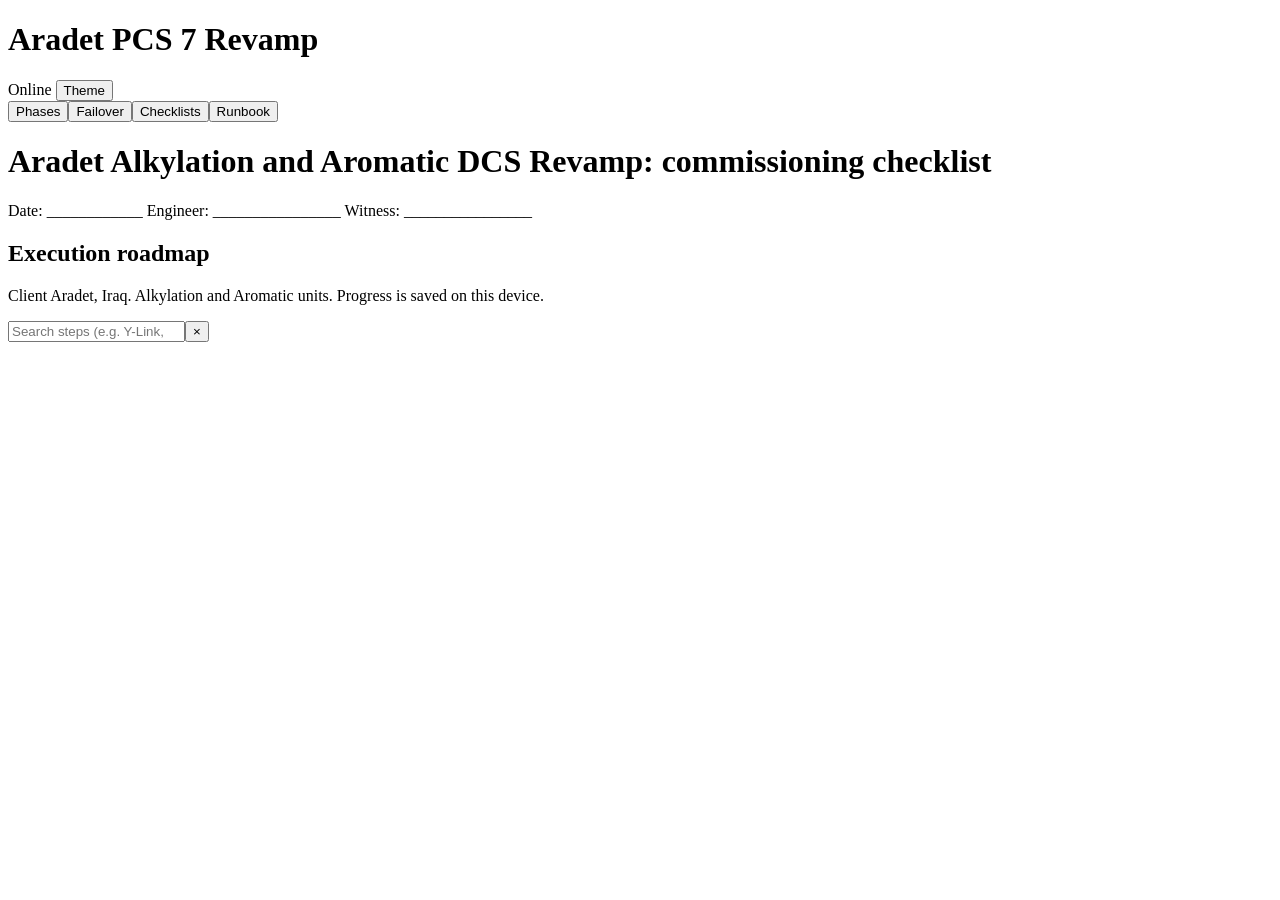
==== index.html @ 084494fd "Add files via upload" ====
<!doctype html><html lang="en"><head><meta charset="utf-8">
<meta name="viewport" content="width=device-width,initial-scale=1,viewport-fit=cover">
<title>Aradet SCADA Revamp - PCS 7 Execution Guide</title>
<meta name="description" content="Step-by-step SCADA engineer guide: S7-410H, redundant PROFIBUS, PCS 7 servers and NMS for the Aradet Alkylation and Aromatic revamp.">
<meta name="theme-color" content="#14181d">
<link rel="manifest" href="./manifest.webmanifest">
<link rel="icon" href="./favicon.ico" sizes="any"><link rel="icon" type="image/svg+xml" href="./favicon.svg">
<link rel="icon" type="image/png" sizes="32x32" href="./icons/favicon-32x32.png"><link rel="icon" type="image/png" sizes="16x16" href="./icons/favicon-16x16.png">
<link rel="apple-touch-icon" href="./apple-touch-icon.png">
<meta name="apple-mobile-web-app-capable" content="yes"><meta name="mobile-web-app-capable" content="yes">
<meta name="apple-mobile-web-app-status-bar-style" content="black-translucent"><meta name="apple-mobile-web-app-title" content="Aradet PCS7">
<meta property="og:title" content="Aradet SCADA Revamp - PCS 7 Execution Guide"><meta property="og:description" content="Phase-by-phase execution guide, failover simulator and commissioning checklists."><meta property="og:type" content="website">
<meta property="og:url" content="https://esp046-cyber.github.io/Revamping-of-Control-System-for-Al-Kayltion-and-Aromatic-Client/"><meta property="og:image" content="https://esp046-cyber.github.io/Revamping-of-Control-System-for-Al-Kayltion-and-Aromatic-Client/assets/og-image.png">
<meta name="twitter:card" content="summary_large_image"><meta name="twitter:title" content="Aradet SCADA Revamp - PCS 7 Execution Guide"><meta name="twitter:image" content="https://esp046-cyber.github.io/Revamping-of-Control-System-for-Al-Kayltion-and-Aromatic-Client/assets/og-image.png">
<link rel="stylesheet" href="./css/styles.css"></head>
<body>
<header class="top"><h1>Aradet PCS 7 Revamp</h1>
<span id="net" class="pill" role="status" aria-live="polite">Online</span>
<button id="theme" class="btn" aria-label="Switch light or dark theme">Theme</button>
<button id="install" class="btn amber" hidden>Install app</button></header>
<nav class="tabs" role="tablist" aria-label="Guide sections">
<button role="tab" data-t="phases" aria-selected="true">Phases</button><button role="tab" data-t="sim" aria-selected="false">Failover</button><button role="tab" data-t="checks" aria-selected="false">Checklists</button><button role="tab" data-t="ref" aria-selected="false">Runbook</button></nav>
<div class="pheader"><h1>Aradet Alkylation and Aromatic DCS Revamp: commissioning checklist</h1><p>Date: ____________ Engineer: ________________ Witness: ________________</p></div>
<main>
<section id="phases" class="panel"><h2>Execution roadmap</h2><p class="muted">Client Aradet, Iraq. Alkylation and Aromatic units. Progress is saved on this device.</p><div class="srch"><input type="search" id="qp" placeholder="Search steps (e.g. Y-Link, MRP, 110)" aria-label="Search steps (e.g. Y-Link, MRP, 110)" autocomplete="off" enterkeyhint="search"><button class="btn" data-clr="qp" aria-label="Clear search">&times;</button></div><p id="cp" class="muted" role="status" aria-live="polite"></p><p id="prog" class="big" aria-live="polite"></p><div id="phaseList"></div></section>
<section id="sim" class="panel" hidden><h2>Redundancy failover simulator</h2><p class="muted">Toggle one or more faults. The banner shows the combined system status.</p><div id="bnr" class="bnr ok" role="status" aria-live="polite"></div><div id="faults" class="row"></div><div class="scroll"><svg id="dia" viewBox="0 0 640 350" role="img" aria-label="Architecture diagram"></svg></div><div id="faultInfo" aria-live="polite"></div></section>
<section id="checks" class="panel" hidden><h2>Commissioning checklists</h2><div class="row"><label>Filter <select id="flt"><option value="all">All groups</option></select></label><button id="expJ" class="btn">Export JSON</button><button id="impB" class="btn">Import JSON</button><input type="file" id="impF" accept=".json,application/json" hidden><button id="expC" class="btn">Export CSV</button><button id="prt" class="btn">Print</button><button id="rst" class="btn">Reset</button></div><div id="chkList"></div></section>
<section id="ref" class="panel" hidden><h2>Technical reference</h2><div class="srch"><input type="search" id="qr" placeholder="Search runbook (e.g. OB86, REDF)" aria-label="Search runbook (e.g. OB86, REDF)" autocomplete="off" enterkeyhint="search"><button class="btn" data-clr="qr" aria-label="Clear search">&times;</button></div><p id="cr" class="muted" role="status" aria-live="polite"></p><div id="refList"></div></section>
</main>
<div id="msg" class="toast" role="status" hidden></div>
<div id="toast" class="toast" role="alert" hidden>New guide update available. <button class="btn amber" id="reload">Reload</button></div>
<dialog id="ios"><p>On iPhone or iPad: tap Share, then Add to Home Screen.</p><button class="btn" onclick="this.closest('dialog').close()">Close</button></dialog>
<script src="./js/app.js"></script></body></html>
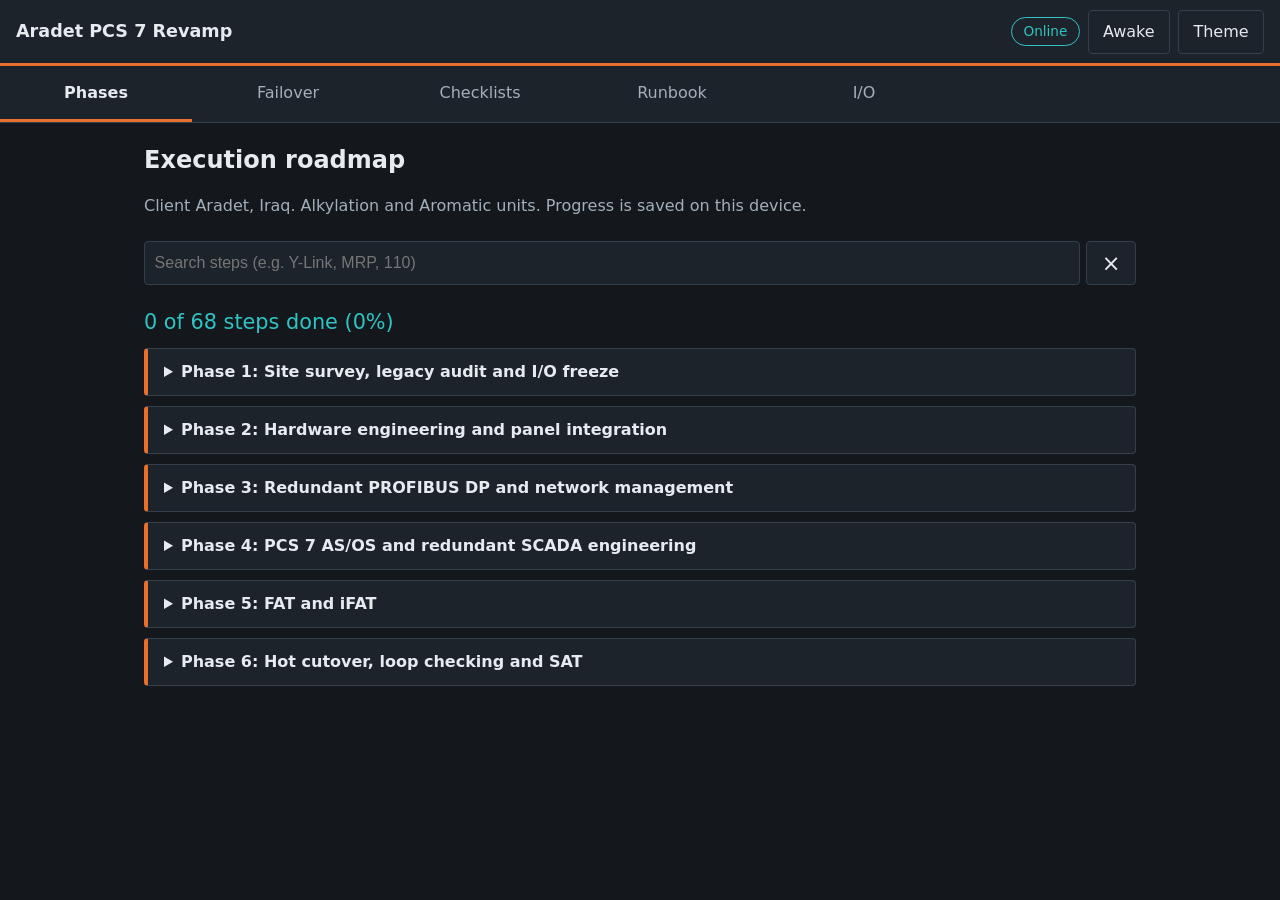
==== commit 79828ffe: "Add files via upload" ====
--- a/index.html
+++ b/index.html
@@ -1,33 +1,41 @@
 <!doctype html><html lang="en"><head><meta charset="utf-8">
 <meta name="viewport" content="width=device-width,initial-scale=1,viewport-fit=cover">
 <title>Aradet SCADA Revamp - PCS 7 Execution Guide</title>
-<meta name="description" content="Step-by-step SCADA engineer guide: S7-410H, redundant PROFIBUS, PCS 7 servers and NMS for the Aradet Alkylation and Aromatic revamp.">
+<meta name="description" content="SCADA engineer step-by-step execution guide for the Alkylation and Aromatic control system revamp (Aradet, Iraq).">
 <meta name="theme-color" content="#14181d">
+<meta name="twitter:description" content="SCADA engineer step-by-step execution guide for the Alkylation and Aromatic control system revamp (Aradet, Iraq).">
 <link rel="manifest" href="./manifest.webmanifest">
 <link rel="icon" href="./favicon.ico" sizes="any"><link rel="icon" type="image/svg+xml" href="./favicon.svg">
 <link rel="icon" type="image/png" sizes="32x32" href="./icons/favicon-32x32.png"><link rel="icon" type="image/png" sizes="16x16" href="./icons/favicon-16x16.png">
 <link rel="apple-touch-icon" href="./apple-touch-icon.png">
 <meta name="apple-mobile-web-app-capable" content="yes"><meta name="mobile-web-app-capable" content="yes">
 <meta name="apple-mobile-web-app-status-bar-style" content="black-translucent"><meta name="apple-mobile-web-app-title" content="Aradet PCS7">
-<meta property="og:title" content="Aradet SCADA Revamp - PCS 7 Execution Guide"><meta property="og:description" content="Phase-by-phase execution guide, failover simulator and commissioning checklists."><meta property="og:type" content="website">
+<meta property="og:title" content="Aradet SCADA Revamp - PCS 7 Execution Guide"><meta property="og:description" content="SCADA engineer step-by-step execution guide for the Alkylation and Aromatic control system revamp (Aradet, Iraq)."><meta property="og:type" content="website">
 <meta property="og:url" content="https://esp046-cyber.github.io/Revamping-of-Control-System-for-Al-Kayltion-and-Aromatic-Client/"><meta property="og:image" content="https://esp046-cyber.github.io/Revamping-of-Control-System-for-Al-Kayltion-and-Aromatic-Client/assets/og-image.png">
 <meta name="twitter:card" content="summary_large_image"><meta name="twitter:title" content="Aradet SCADA Revamp - PCS 7 Execution Guide"><meta name="twitter:image" content="https://esp046-cyber.github.io/Revamping-of-Control-System-for-Al-Kayltion-and-Aromatic-Client/assets/og-image.png">
 <link rel="stylesheet" href="./css/styles.css"></head>
 <body>
 <header class="top"><h1>Aradet PCS 7 Revamp</h1>
 <span id="net" class="pill" role="status" aria-live="polite">Online</span>
-<button id="theme" class="btn" aria-label="Switch light or dark theme">Theme</button>
+<button id="wake" class="btn" aria-pressed="false" aria-label="Keep screen awake">Awake</button><button id="theme" class="btn" aria-label="Switch light or dark theme">Theme</button>
 <button id="install" class="btn amber" hidden>Install app</button></header>
+<div id="bk" class="banner" role="alert" hidden><span>Unsaved field edits: Export JSON backup now.</span><button class="btn" id="bkExp">Export JSON</button><button class="btn" id="bkX" aria-label="Dismiss backup reminder">&times;</button></div>
 <nav class="tabs" role="tablist" aria-label="Guide sections">
-<button role="tab" data-t="phases" aria-selected="true">Phases</button><button role="tab" data-t="sim" aria-selected="false">Failover</button><button role="tab" data-t="checks" aria-selected="false">Checklists</button><button role="tab" data-t="ref" aria-selected="false">Runbook</button></nav>
+<button role="tab" data-t="phases" aria-selected="true">Phases</button><button role="tab" data-t="sim" aria-selected="false">Failover</button><button role="tab" data-t="checks" aria-selected="false">Checklists</button><button role="tab" data-t="ref" aria-selected="false">Runbook</button><button role="tab" data-t="io" aria-selected="false">I/O</button></nav>
 <div class="pheader"><h1>Aradet Alkylation and Aromatic DCS Revamp: commissioning checklist</h1><p>Date: ____________ Engineer: ________________ Witness: ________________</p></div>
 <main>
 <section id="phases" class="panel"><h2>Execution roadmap</h2><p class="muted">Client Aradet, Iraq. Alkylation and Aromatic units. Progress is saved on this device.</p><div class="srch"><input type="search" id="qp" placeholder="Search steps (e.g. Y-Link, MRP, 110)" aria-label="Search steps (e.g. Y-Link, MRP, 110)" autocomplete="off" enterkeyhint="search"><button class="btn" data-clr="qp" aria-label="Clear search">&times;</button></div><p id="cp" class="muted" role="status" aria-live="polite"></p><p id="prog" class="big" aria-live="polite"></p><div id="phaseList"></div></section>
-<section id="sim" class="panel" hidden><h2>Redundancy failover simulator</h2><p class="muted">Toggle one or more faults. The banner shows the combined system status.</p><div id="bnr" class="bnr ok" role="status" aria-live="polite"></div><div id="faults" class="row"></div><div class="scroll"><svg id="dia" viewBox="0 0 640 350" role="img" aria-label="Architecture diagram"></svg></div><div id="faultInfo" aria-live="polite"></div></section>
-<section id="checks" class="panel" hidden><h2>Commissioning checklists</h2><div class="row"><label>Filter <select id="flt"><option value="all">All groups</option></select></label><button id="expJ" class="btn">Export JSON</button><button id="impB" class="btn">Import JSON</button><input type="file" id="impF" accept=".json,application/json" hidden><button id="expC" class="btn">Export CSV</button><button id="prt" class="btn">Print</button><button id="rst" class="btn">Reset</button></div><div id="chkList"></div></section>
-<section id="ref" class="panel" hidden><h2>Technical reference</h2><div class="srch"><input type="search" id="qr" placeholder="Search runbook (e.g. OB86, REDF)" aria-label="Search runbook (e.g. OB86, REDF)" autocomplete="off" enterkeyhint="search"><button class="btn" data-clr="qr" aria-label="Clear search">&times;</button></div><p id="cr" class="muted" role="status" aria-live="polite"></p><div id="refList"></div></section>
+<section id="sim" class="panel" hidden><h2>Redundancy failover simulator</h2><p class="muted">Toggle one or more faults. The banner shows the combined system status.</p><div id="bnr" class="bnr ok" role="status" aria-live="polite"></div><div id="faults" class="row"></div><div class="scroll"><svg id="dia" viewBox="0 0 640 400" width="100%" height="auto" role="img" aria-label="Architecture diagram"></svg></div><p class="muted legend">Green: PROFIBUS Line A. Orange: PROFIBUS Line B. Teal: Ethernet. Red dashed: fault.</p><div id="faultInfo" aria-live="polite"></div></section>
+<section id="checks" class="panel" hidden><h2>Commissioning checklists</h2><div id="sumbar" class="sumbar" role="status" aria-live="polite"></div><div class="tb"><label>Filter <select id="flt"><option value="all">All groups</option></select></label><button id="expJ" class="btn">Export JSON</button><button id="impB" class="btn">Import JSON</button><input type="file" id="impF" accept=".json,application/json" hidden><button id="expC" class="btn">Export CSV</button><button id="prt" class="btn">Print</button><button id="rst" class="btn">Reset</button><button id="pnC" class="btn" aria-label="Export punch list CSV: failed and open items">Punch List CSV</button></div><div id="chkList"></div></section>
+<section id="ref" class="panel" hidden><h2>Technical reference</h2><details id="fc"><summary>Field Calc: 4-20 mA scaling and PROFIBUS quick-check</summary><div class="calc"><h3>4-20 mA scaling</h3>
+<div class="g3"><label>LRV<input id="lrv" type="number" inputmode="decimal" step="any" value="0"></label><label>URV<input id="urv" type="number" inputmode="decimal" step="any" value="100"></label><label>Unit<input id="unit" type="text" value="EU" maxlength="12"></label></div>
+<div class="g3"><label>mA<input id="cma" type="number" inputmode="decimal" step="any" value="12"></label><label>%<input id="cpc" type="number" inputmode="decimal" step="any"></label><label><span id="ulab">EU</span><input id="ceu" type="number" inputmode="decimal" step="any"></label></div>
+<div class="g5" id="pre"><button class="btn" data-ma="4">4</button><button class="btn" data-ma="8">8</button><button class="btn" data-ma="12">12</button><button class="btn" data-ma="16">16</button><button class="btn" data-ma="20">20</button></div><p id="cres" aria-live="polite"></p>
+<h3>PROFIBUS DP segment quick-check</h3><label>Baud rate<select id="bd"></select></label><div class="g2"><label>Segment length (m)<input id="sl" type="number" inputmode="decimal" step="any"></label><label>Stations in segment<input id="sn" type="number" inputmode="numeric"></label></div><ul id="pres" aria-live="polite"></ul>
+<p class="muted">Quick field guide for copper RS-485 type A cable only. Verify against the Siemens PROFIBUS installation guidelines and IEC 61158 before acceptance.</p></div></details><div class="srch"><input type="search" id="qr" placeholder="Search runbook (e.g. OB86, REDF)" aria-label="Search runbook (e.g. OB86, REDF)" autocomplete="off" enterkeyhint="search"><button class="btn" data-clr="qr" aria-label="Clear search">&times;</button></div><p id="cr" class="muted" role="status" aria-live="polite"></p><div id="refList"></div></section>
+<section id="io" class="panel" hidden><h2>I/O loop verification</h2><p class="muted">Tick each check per loop. Load your full I/O schedule with CSV import (columns: tag, description, type AI/AO/DI/DO).</p><div id="iosum" class="sumbar" role="status" aria-live="polite"></div><div class="srch"><input type="search" id="qi" placeholder="Search tag or description" aria-label="Search loops" autocomplete="off" enterkeyhint="search"><button class="btn" data-clr="qi" aria-label="Clear search">&times;</button></div><p id="ci" class="muted" role="status" aria-live="polite"></p><div class="tb"><label>Type <select id="ft"><option value="all">All types</option><option>AI</option><option>AO</option><option>DI</option><option>DO</option></select></label><button id="ioImp" class="btn">Import CSV</button><input type="file" id="ioF" accept=".csv,text/csv" hidden><button id="ioExp" class="btn">Export CSV</button><button id="ioRst" class="btn">Starter list</button><button id="pnI" class="btn" aria-label="Export punch list CSV: open loops">Punch List CSV</button></div><div id="ioList"></div></section>
 </main>
 <div id="msg" class="toast" role="status" hidden></div>
 <div id="toast" class="toast" role="alert" hidden>New guide update available. <button class="btn amber" id="reload">Reload</button></div>
-<dialog id="ios"><p>On iPhone or iPad: tap Share, then Add to Home Screen.</p><button class="btn" onclick="this.closest('dialog').close()">Close</button></dialog>
+<dialog id="ios"><p id="iosMsg"></p><button class="btn" onclick="this.closest('dialog').close()">Close</button></dialog>
 <script src="./js/app.js"></script></body></html>
--- a/css/styles.css
+++ b/css/styles.css
@@ -0,0 +1,48 @@
+:root{--bg:#14181d;--pn:#1d232b;--tx:#e6ebf0;--mu:#a3afbb;--am:#E86F2C;--te:#2fc4c4;--bd:#34404c;--ok:#4cc38a;--bad:#ff6b6b;color-scheme:dark;box-sizing:border-box;padding-top:env(safe-area-inset-top,0px)}
+:root[data-theme=light]{--bg:#f3f5f7;--pn:#fff;--tx:#1a2027;--mu:#4a5663;--am:#b8480f;--te:#006b6b;--bd:#c5ced7;--ok:#17724a;--bad:#b3261e;color-scheme:light}
+@media(prefers-color-scheme:light){:root:not([data-theme=dark]){--bg:#f3f5f7;--pn:#fff;--tx:#1a2027;--mu:#4a5663;--am:#b8480f;--te:#006b6b;--bd:#c5ced7;--ok:#17724a;--bad:#b3261e;color-scheme:light}}
+*{box-sizing:border-box}html,body{height:auto}body{margin:0;background:var(--bg);color:var(--tx);font:16px/1.5 system-ui,-apple-system,"Segoe UI",Roboto,sans-serif;padding-bottom:calc(64px + env(safe-area-inset-bottom,0px));overflow-x:hidden}
+.top{display:flex;gap:.5rem;align-items:center;flex-wrap:wrap;padding:.6rem 1rem;border-bottom:3px solid var(--am);background:var(--pn)}
+.top h1{font-size:1.1rem;margin:0;flex:1 1 auto}
+.pill{padding:.2rem .7rem;border-radius:99px;border:1px solid var(--te);color:var(--te);font-size:.85rem}.pill.off{border-color:var(--am);color:var(--am)}
+.btn{min-height:44px;min-width:44px;padding:.4rem .9rem;background:var(--pn);color:var(--tx);border:1px solid var(--bd);border-radius:4px;font:inherit;cursor:pointer}
+.btn.amber{background:var(--am);border-color:var(--am);color:#14181d;font-weight:700}
+:focus-visible{outline:3px solid var(--te);outline-offset:2px}
+.tabs{position:fixed;bottom:0;left:0;right:0;display:flex;background:var(--pn);border-top:1px solid var(--bd);padding-bottom:env(safe-area-inset-bottom,0px);z-index:5}
+.tabs button{flex:1;min-height:56px;background:none;border:0;border-top:3px solid transparent;color:var(--mu);font:inherit;cursor:pointer}
+.tabs button[aria-selected=true]{color:var(--tx);border-top-color:var(--am);font-weight:700}
+main{max-width:64rem;margin:0 auto;padding:1rem}.panel[hidden]{display:none}h2{margin:.2rem 0}.muted{color:var(--mu)}.big{font-size:1.3rem;font-variant-numeric:tabular-nums;color:var(--te);margin:.3rem 0}
+.row{display:flex;flex-wrap:wrap;gap:.5rem;align-items:center;margin:.6rem 0}
+details{background:var(--pn);border:1px solid var(--bd);border-left:4px solid var(--am);border-radius:4px;margin:.6rem 0}
+summary{padding:.7rem 1rem;min-height:44px;cursor:pointer;font-weight:700}
+.step,.item{display:flex;gap:.7rem;padding:.55rem 1rem;border-top:1px solid var(--bd);align-items:flex-start}
+.step input{width:24px;height:24px;flex:none;margin-top:.15rem;accent-color:var(--am)}.step b,.n{font-variant-numeric:tabular-nums;color:var(--te)}
+.scroll{overflow-x:auto;max-width:100%}svg{width:100%;min-width:560px;height:auto;background:var(--pn);border:1px solid var(--bd)}
+.nd{fill:var(--bg);stroke:var(--te);stroke-width:2}.nd.fail{stroke:var(--bad);stroke-dasharray:5 3}.nd.warn{stroke:var(--am)}
+svg text{fill:var(--tx);font-size:12px;text-anchor:middle}svg line{stroke:var(--te);stroke-width:2}svg line.fail{stroke:var(--bad);stroke-dasharray:5 4}
+.btn[aria-pressed=true]{border-color:var(--am);background:var(--am);color:#14181d}
+.item{flex-wrap:wrap}.item .t{flex:1 1 14rem}.item select,.item input[type=text],select{min-height:44px;background:var(--bg);color:var(--tx);border:1px solid var(--bd);border-radius:4px;font:inherit;padding:.2rem .5rem}.item input[type=text]{flex:1 1 12rem}
+table{width:100%;border-collapse:collapse;font-size:.95rem}th,td{text-align:left;padding:.5rem;border-top:1px solid var(--bd);vertical-align:top}
+#faultInfo{background:var(--pn);border:1px solid var(--bd);padding:1rem;margin-top:.8rem}#faultInfo ol{padding-left:1.3rem}
+.toast{position:fixed;left:1rem;right:1rem;bottom:calc(72px + env(safe-area-inset-bottom,0px));background:var(--pn);border:2px solid var(--am);padding:.8rem;z-index:9}.toast[hidden]{display:none}
+dialog{background:var(--pn);color:var(--tx);border:2px solid var(--am)}
+@media(min-width:900px){body{padding:0}.tabs{position:sticky;top:0;bottom:auto;border-top:0;border-bottom:1px solid var(--bd);padding:0}.tabs button{border-top:0;border-bottom:3px solid transparent;max-width:12rem}.tabs button[aria-selected=true]{border-bottom-color:var(--am)}.toast{bottom:1rem}}
+@media(prefers-reduced-motion:reduce){*{animation:none!important;transition:none!important}}
+body{min-height:100vh;min-height:100dvh}input,textarea,select{font-size:16px}
+textarea{flex:1 1 12rem;min-height:48px;background:var(--bg);color:var(--tx);border:1px solid var(--bd);border-radius:4px;font-family:inherit;padding:.4rem .5rem;resize:vertical}
+.step{min-height:48px}.step input{width:28px;height:28px}.pills{display:flex;gap:.3rem}.pill2{min-width:56px;min-height:48px;padding:.2rem .5rem}
+.pill2[data-v=Pass][aria-pressed=true]{background:var(--ok);border-color:var(--ok);color:var(--bg)}.pill2[data-v=Fail][aria-pressed=true]{background:var(--bad);border-color:var(--bad);color:var(--bg)}
+svg .pl{fill:none;stroke-width:3}svg .pa{stroke:var(--ok)}svg .pb{stroke:var(--am)}svg .pl.live{stroke-width:6}svg .pl.fail{stroke:var(--bad);stroke-dasharray:6 4}svg .ta{fill:var(--ok)}svg .tb{fill:var(--am)}svg .lg{text-anchor:start;font-size:11px}
+.pheader,.po{display:none}
+@page{size:A4;margin:14mm}
+@media print{:root{--bg:#fff;--pn:#fff;--tx:#000;--mu:#222;--bd:#888}body{background:#fff;color:#000;font-size:11pt;min-height:0;padding:0}
+.top,.tabs,.toast,.row,.pills,textarea,.btn{display:none!important}.pheader{display:block;border-bottom:2px solid #000;margin-bottom:8pt}.pheader h1{font-size:14pt;margin:0}
+body[data-print=checks] .panel:not(#checks){display:none!important}body[data-print=checks] #checks{display:block!important}
+details{border:0;background:none}summary{border-bottom:2px solid #000;padding:4pt 0;min-height:0}.item{display:block;break-inside:avoid;border-top:1px solid #888;padding:4pt 0}.po{display:block;margin-top:2pt}}
+[hidden]{display:none!important}:root{--stk:env(safe-area-inset-top,0px)}@media(min-width:900px){:root{--stk:56px}}
+.srch{position:sticky;top:var(--stk);z-index:4;display:flex;gap:.4rem;padding:.4rem 0;background:var(--bg)}
+.srch input{flex:1;min-width:0;min-height:44px;font-size:16px;background:var(--pn);color:var(--tx);border:1px solid var(--bd);border-radius:4px;padding:.2rem .6rem}.srch .btn{min-width:44px;min-height:44px;font-size:1.4rem;line-height:1}
+input[type=search]::-webkit-search-cancel-button{display:none}
+.bnr{position:sticky;top:var(--stk);z-index:4;background:var(--pn);border:2px solid var(--bd);border-left-width:10px;padding:.6rem 1rem;margin:.6rem 0;font-weight:700}.bnr ul{margin:.3rem 0 0;padding-left:1.2rem;font-weight:400}
+.bnr.ok{border-color:var(--ok)}.bnr.warn{border-color:var(--am)}.bnr.bad{border-color:var(--bad)}
+@media print{.srch,.bnr{display:none!important}}
